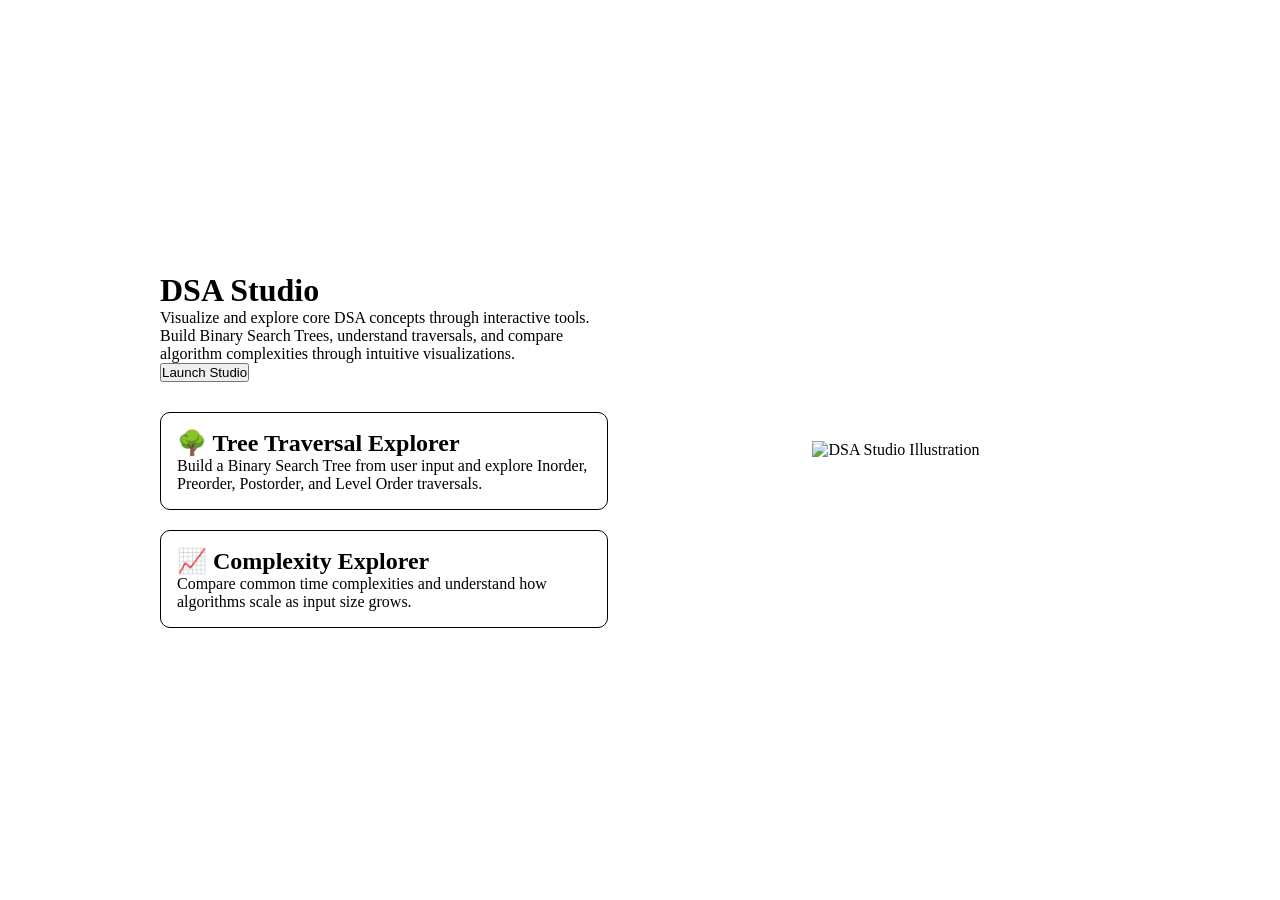
==== index.html @ 36552d01 "initial structure and basc design" ====
<!DOCTYPE html>
<html lang="en">
<head>
    <meta charset="UTF-8">
    <meta name="viewport" content="width=device-width, initial-scale=1.0">
    <title>DSA Studio</title>
    <link rel="stylesheet" href="styles.css">
</head>
<body>

    <div class="main-div">

        <div class="left">

            <div class="heading">
                <h1>DSA Studio</h1>

                <p>
                    Visualize and explore core DSA concepts through interactive tools.
                    Build Binary Search Trees, understand traversals, and compare
                    algorithm complexities through intuitive visualizations.
                </p>

                <button class="explore-btn">
                    Launch Studio
                </button>
            </div>

            <div class="left-cards">

                <div class="card" id="tree-card">
                    <h2>🌳 Tree Traversal Explorer</h2>

                    <p>
                        Build a Binary Search Tree from user input and explore
                        Inorder, Preorder, Postorder, and Level Order traversals.
                    </p>
                </div>

                <div class="card" id="complexity-card">
                    <h2>📈 Complexity Explorer</h2>

                    <p>
                        Compare common time complexities and understand how
                        algorithms scale as input size grows.
                    </p>
                </div>

            </div>

        </div>

        <div class="right">
            <img src="" alt="DSA Studio Illustration">
        </div>

    </div>

</body>
</html>
---- styles.css ----
*{
    margin: 0;
    padding: 0;
    box-sizing: border-box;
}

body{
    min-height: 100vh;
    display: flex;
    justify-content: center;
    align-items: center;
}

.main-div{
    width: 80%;
    height: 80vh;
    display: flex;
}

.left,
.right{
    width: 50%;
    display: flex;
    justify-content: center;
    align-items: center;
}

.left{
    flex-direction: column;
    align-items: flex-start;
    padding: 2rem;
}

.heading{
    width: 100%;
}

.heading p{
    max-width: 600px;
}

.left-cards{
    width: 100%;
    display: flex;
    flex-direction: column;
    gap: 20px;
    margin-top: 30px;
}

.card{
    width: 100%;
    padding: 1rem;
    border: 1px solid black;
    border-radius: 10px;
}

.right img{
    max-width: 100%;
}
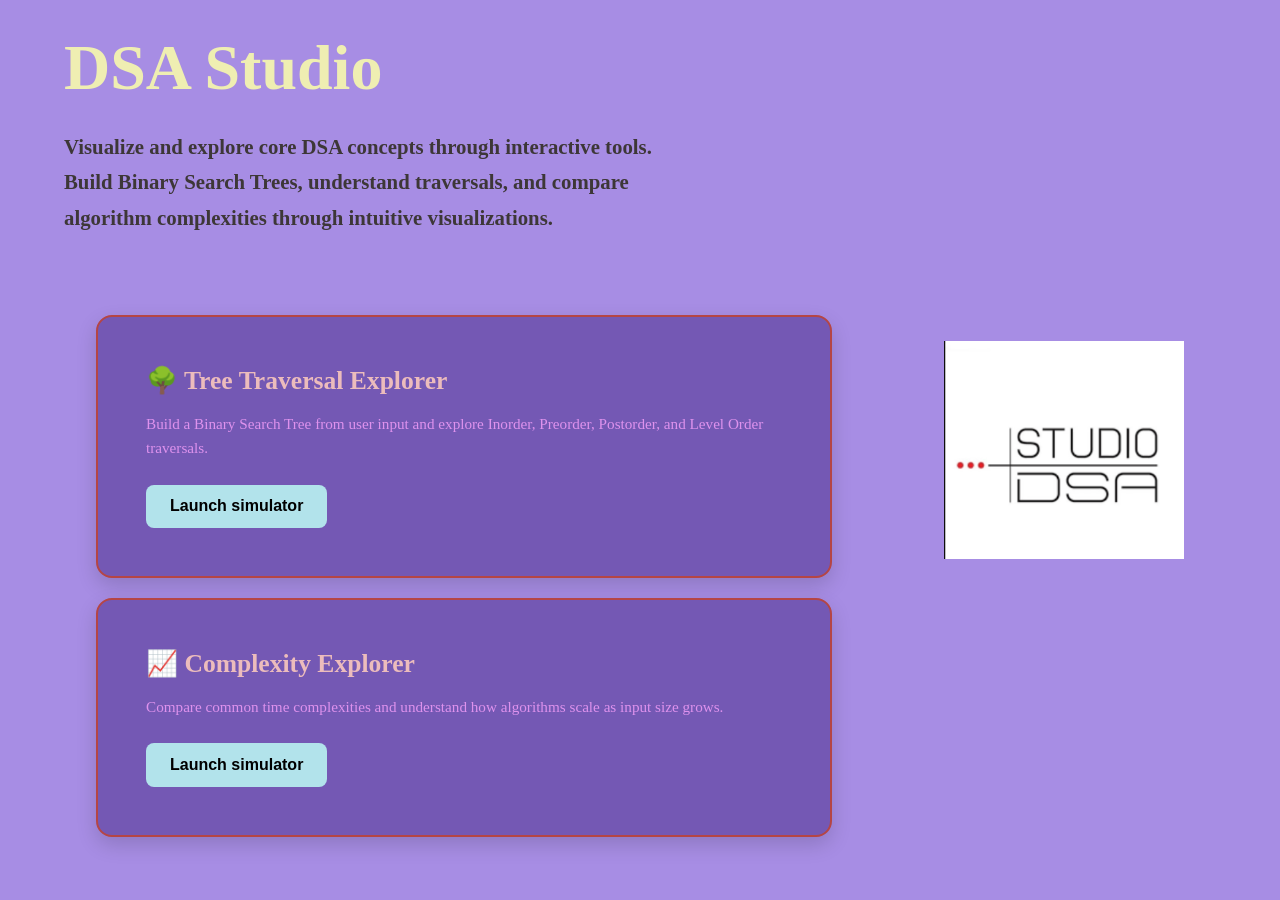
==== commit 6e22c662: "first page css updated" ====
--- a/index.html
+++ b/index.html
@@ -12,47 +12,54 @@
 
         <div class="left">
 
-            <div class="heading">
-                <h1>DSA Studio</h1>
+            <div class="heading" id = "main-heading">
+                <h1 id = "main-heading">DSA Studio</h1>
 
-                <p>
+                <p id = "main-para">
                     Visualize and explore core DSA concepts through interactive tools.
                     Build Binary Search Trees, understand traversals, and compare
                     algorithm complexities through intuitive visualizations.
                 </p>
 
-                <button class="explore-btn">
-                    Launch Studio
-                </button>
             </div>
 
-            <div class="left-cards">
+            <div class="left-section">
 
                 <div class="card" id="tree-card">
-                    <h2>🌳 Tree Traversal Explorer</h2>
+                    <h2 class = "card-heading" id = "tree-heading">🌳 Tree Traversal Explorer</h2>
 
-                    <p>
+                    <p class = "card-para" id = "tree-para">
                         Build a Binary Search Tree from user input and explore
                         Inorder, Preorder, Postorder, and Level Order traversals.
                     </p>
+
+                    
+                    <button class="button" id = "tree-button">
+                        Launch simulator
+                    </button>
+
                 </div>
 
                 <div class="card" id="complexity-card">
-                    <h2>📈 Complexity Explorer</h2>
+                    <h2 class = "card-heading" id = "complexity-heading">📈 Complexity Explorer</h2>
 
-                    <p>
+                    <p class = "card-para" id = "complexity-para">
                         Compare common time complexities and understand how
                         algorithms scale as input size grows.
                     </p>
+
+                    <button class="button" id = "complexity-button">
+                        Launch simulator
+                    </button>
                 </div>
 
             </div>
 
         </div>
 
-        <div class="right">
-            <img src="" alt="DSA Studio Illustration">
-        </div>
+                <div class="right-section">
+                    <img src="images/Place-holder.png.png" alt="DSA Studio Illustration">
+                </div>
 
     </div>
 
--- a/styles.css
+++ b/styles.css
@@ -9,51 +9,117 @@
     display: flex;
     justify-content: center;
     align-items: center;
+    background-color: #a78de4;
 }
 
 .main-div{
-    width: 80%;
-    height: 80vh;
+    width: 90%;
+    min-height: 80vh;
     display: flex;
+    gap: 3rem;
 }
 
-.left,
-.right{
-    width: 50%;
+.left-section{
+    flex: 2;
+    max-width: 800px;
+    padding: 2rem;
+    margin-top: 3rem;
+
+    display: flex;
+    flex-direction: column;
+    justify-content: center;
+    align-items: flex-start;
+
+    gap: 20px;
+}
+
+.right-section{
+    flex: 1;
+    padding: 2rem;
+
     display: flex;
     justify-content: center;
     align-items: center;
 }
 
-.left{
+.card{
+    width: 100%;
+    padding: 3rem;
+
+    border: 2px solid rgb(181, 69, 69);
+    border-radius: 16px;
+
+    background-color: #7458b4;
+
+    cursor: pointer;
+
+    display: flex;
     flex-direction: column;
-    align-items: flex-start;
-    padding: 2rem;
+
+    box-shadow: 0 8px 20px rgba(0,0,0,0.15);
+
+    transition: all 0.3s ease;
 }
 
-.heading{
-    width: 100%;
+.card:hover{
+    transform: translateY(-5px);
+    box-shadow: 0 12px 25px rgba(0,0,0,0.25);
 }
 
-.heading p{
-    max-width: 600px;
+.card-heading{
+    font-size: 1.6rem;
+    font-weight: bold;
+    color: #ecbcbc;
+    margin-bottom: 1rem;
 }
 
-.left-cards{
-    width: 100%;
-    display: flex;
-    flex-direction: column;
-    gap: 20px;
-    margin-top: 30px;
+.card-para{
+    font-size: 0.95rem;
+    line-height: 1.6;
+    color: #de92ed;
 }
 
-.card{
-    width: 100%;
-    padding: 1rem;
-    border: 1px solid black;
-    border-radius: 10px;
+.button{
+    margin-top: 1.5rem;
+    padding: 0.8rem 1.5rem;
+
+    background-color: #b2e3eb;
+
+    font-size: 1rem;
+    font-weight: 600;
+
+    cursor: pointer;
+
+    width: fit-content;
+
+    border: none;
+    border-radius: 8px;
+
+    transition: all 0.3s ease;
 }
 
-.right img{
-    max-width: 100%;
+.button:hover{
+    opacity: 0.9;
+    transform: translateY(-2px);
+}
+
+.right-section img{
+    width: 100%;
+    max-width: 550px;
+    height: auto;
+    object-fit: contain;
+}
+
+#main-heading{
+    font-size: 4rem;
+    margin-bottom: 1.5rem;
+    font-weight: 900;
+    color: #efeeb2;
+}
+
+#main-para{
+    font-size: 1.3rem;
+    max-width: 600px;
+    line-height: 1.7;
+    color: #3d3737;
 }
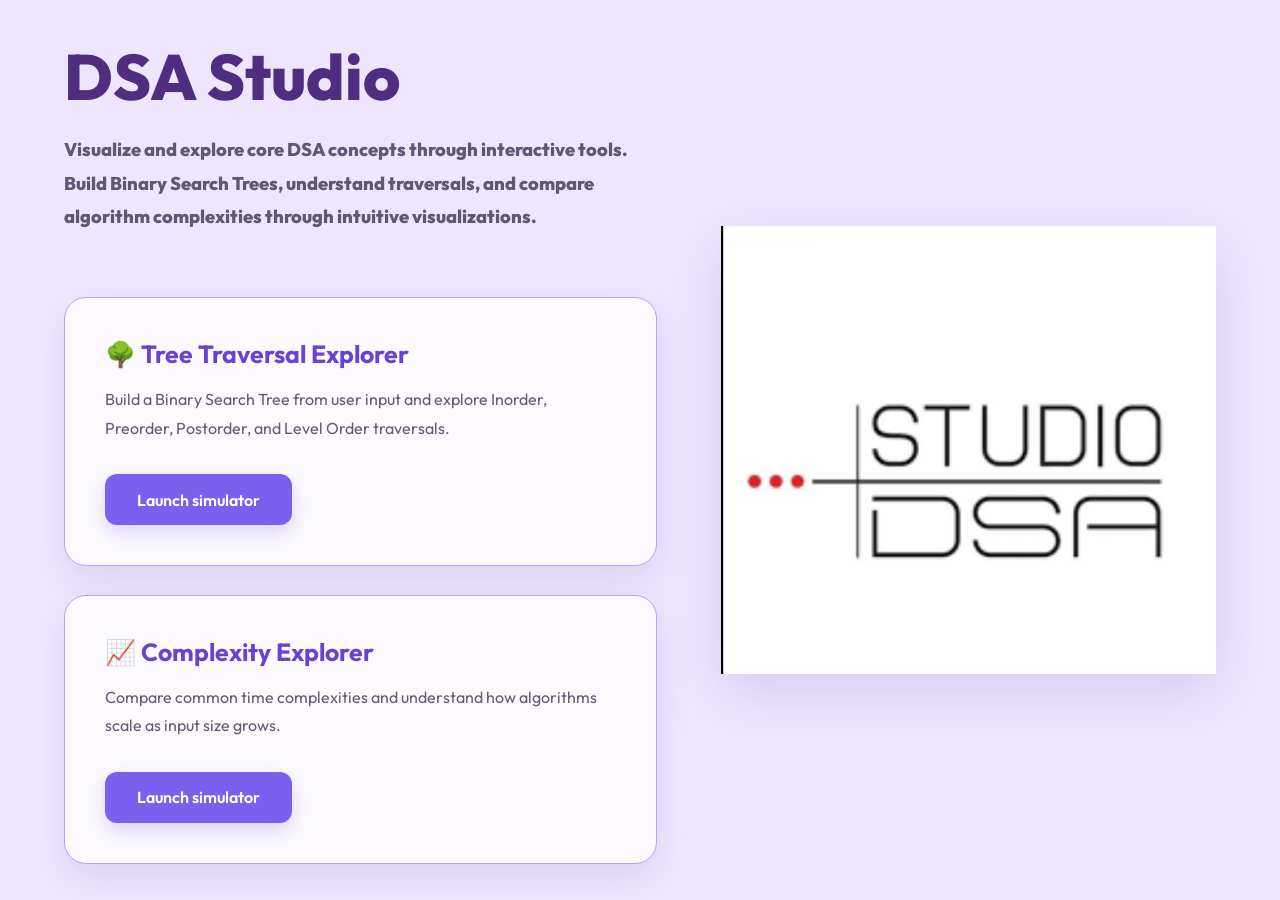
==== commit 8bbd676a: "updated 1st page" ====
--- a/index.html
+++ b/index.html
@@ -4,6 +4,10 @@
     <meta charset="UTF-8">
     <meta name="viewport" content="width=device-width, initial-scale=1.0">
     <title>DSA Studio</title>
+    <link rel="preconnect" href="https://fonts.googleapis.com">
+    <link rel="preconnect" href="https://fonts.gstatic.com" crossorigin>
+
+    <link href="https://fonts.googleapis.com/css2?family=Outfit:wght@300;400;500;600;700;800&display=swap" rel="stylesheet">
     <link rel="stylesheet" href="styles.css">
 </head>
 <body>
--- a/styles.css
+++ b/styles.css
@@ -1,7 +1,14 @@
+/* Google Font:
+<link rel="preconnect" href="https://fonts.googleapis.com">
+<link rel="preconnect" href="https://fonts.gstatic.com" crossorigin>
+<link href="https://fonts.googleapis.com/css2?family=Outfit:wght@300;400;500;600;700;800&display=swap" rel="stylesheet">
+*/
+
 *{
     margin: 0;
     padding: 0;
     box-sizing: border-box;
+    font-family: "Outfit", sans-serif;
 }
 
 body{
@@ -9,117 +16,209 @@
     display: flex;
     justify-content: center;
     align-items: center;
-    background-color: #a78de4;
+
+    background: #EEE6FF;
 }
 
 .main-div{
     width: 90%;
-    min-height: 80vh;
-    display: flex;
-    gap: 3rem;
-}
-
-.left-section{
-    flex: 2;
-    max-width: 800px;
-    padding: 2rem;
-    margin-top: 3rem;
+    max-width: 1400px;
+    min-height: 85vh;
+
+    display: flex;
+    align-items: center;
+    justify-content: space-between;
+    gap: 4rem;
+}
+
+.left{
+    flex: 1.2;
 
     display: flex;
     flex-direction: column;
     justify-content: center;
-    align-items: flex-start;
-
-    gap: 20px;
+
+    gap: 3rem;
+}
+
+.left-section{
+    display: flex;
+    flex-direction: column;
+    gap: 1.8rem;
 }
 
 .right-section{
     flex: 1;
-    padding: 2rem;
 
     display: flex;
     justify-content: center;
     align-items: center;
 }
 
+.right-section img{
+    width: 100%;
+    max-width: 500px;
+    height: auto;
+    object-fit: contain;
+
+    filter: drop-shadow(0 18px 30px rgba(108, 85, 180, 0.18));
+}
+
+/* =========================
+        HERO SECTION
+========================= */
+
+#main-heading{
+    font-size: 4rem;
+    font-weight: 800;
+    color: #4F2D7F;
+
+    margin-bottom: 1rem;
+}
+
+#main-para{
+    max-width: 650px;
+
+    font-size: 1.15rem;
+    line-height: 1.8;
+
+    color: #5F5875;
+}
+
+/* =========================
+          CARDS
+========================= */
+
 .card{
+
     width: 100%;
-    padding: 3rem;
-
-    border: 2px solid rgb(181, 69, 69);
-    border-radius: 16px;
-
-    background-color: #7458b4;
-
-    cursor: pointer;
+
+    padding: 2.5rem;
+
+    background: #FCFAFF;
+
+    border: 1px solid #baa0fa;
+
+    border-radius: 22px;
 
     display: flex;
     flex-direction: column;
 
-    box-shadow: 0 8px 20px rgba(0,0,0,0.15);
-
-    transition: all 0.3s ease;
+    box-shadow: 0 15px 35px rgba(95, 74, 160, 0.12);
+
+    transition: all 0.35s ease;
 }
 
 .card:hover{
-    transform: translateY(-5px);
-    box-shadow: 0 12px 25px rgba(0,0,0,0.25);
+
+    transform: translateY(-8px);
+
+    box-shadow: 0 22px 45px rgba(95, 74, 160, 0.20);
 }
 
 .card-heading{
-    font-size: 1.6rem;
-    font-weight: bold;
-    color: #ecbcbc;
+
+    font-size: 1.55rem;
+    font-weight: 700;
+
+    color: #6A42D2;
+
     margin-bottom: 1rem;
 }
 
 .card-para{
-    font-size: 0.95rem;
-    line-height: 1.6;
-    color: #de92ed;
-}
+
+    font-size: 1rem;
+    line-height: 1.8;
+
+    color: #625A78;
+}
+
+/* =========================
+          BUTTON
+========================= */
 
 .button{
-    margin-top: 1.5rem;
-    padding: 0.8rem 1.5rem;
-
-    background-color: #b2e3eb;
+
+    margin-top: 2rem;
+
+    width: fit-content;
+
+    padding: 0.95rem 2rem;
+
+    border: none;
+
+    border-radius: 12px;
+
+    background: #7B5FEF;
+
+    color: white;
 
     font-size: 1rem;
     font-weight: 600;
 
     cursor: pointer;
 
-    width: fit-content;
-
-    border: none;
-    border-radius: 8px;
+    box-shadow: 0 8px 20px rgba(123, 95, 239, 0.25);
 
     transition: all 0.3s ease;
 }
 
 .button:hover{
-    opacity: 0.9;
-    transform: translateY(-2px);
-}
-
-.right-section img{
-    width: 100%;
-    max-width: 550px;
-    height: auto;
-    object-fit: contain;
-}
-
-#main-heading{
-    font-size: 4rem;
-    margin-bottom: 1.5rem;
-    font-weight: 900;
-    color: #efeeb2;
-}
-
-#main-para{
-    font-size: 1.3rem;
-    max-width: 600px;
-    line-height: 1.7;
-    color: #3d3737;
+
+    background: #6949EA;
+
+    transform: translateY(-3px);
+
+    box-shadow: 0 12px 28px rgba(105, 73, 234, 0.35);
+}
+
+/* =========================
+      RESPONSIVE
+========================= */
+
+@media (max-width: 1000px){
+
+    .main-div{
+
+        flex-direction: column;
+        text-align: center;
+
+        padding: 3rem 0;
+    }
+
+    .left{
+
+        align-items: center;
+    }
+
+    #main-heading{
+
+        font-size: 3rem;
+    }
+
+    #main-para{
+
+        max-width: 90%;
+    }
+
+    .left-section{
+
+        width: 100%;
+    }
+
+    .button{
+
+        align-self: center;
+    }
+
+    .right-section{
+
+        margin-top: 2rem;
+    }
+
+    .right-section img{
+
+        max-width: 380px;
+    }
 }
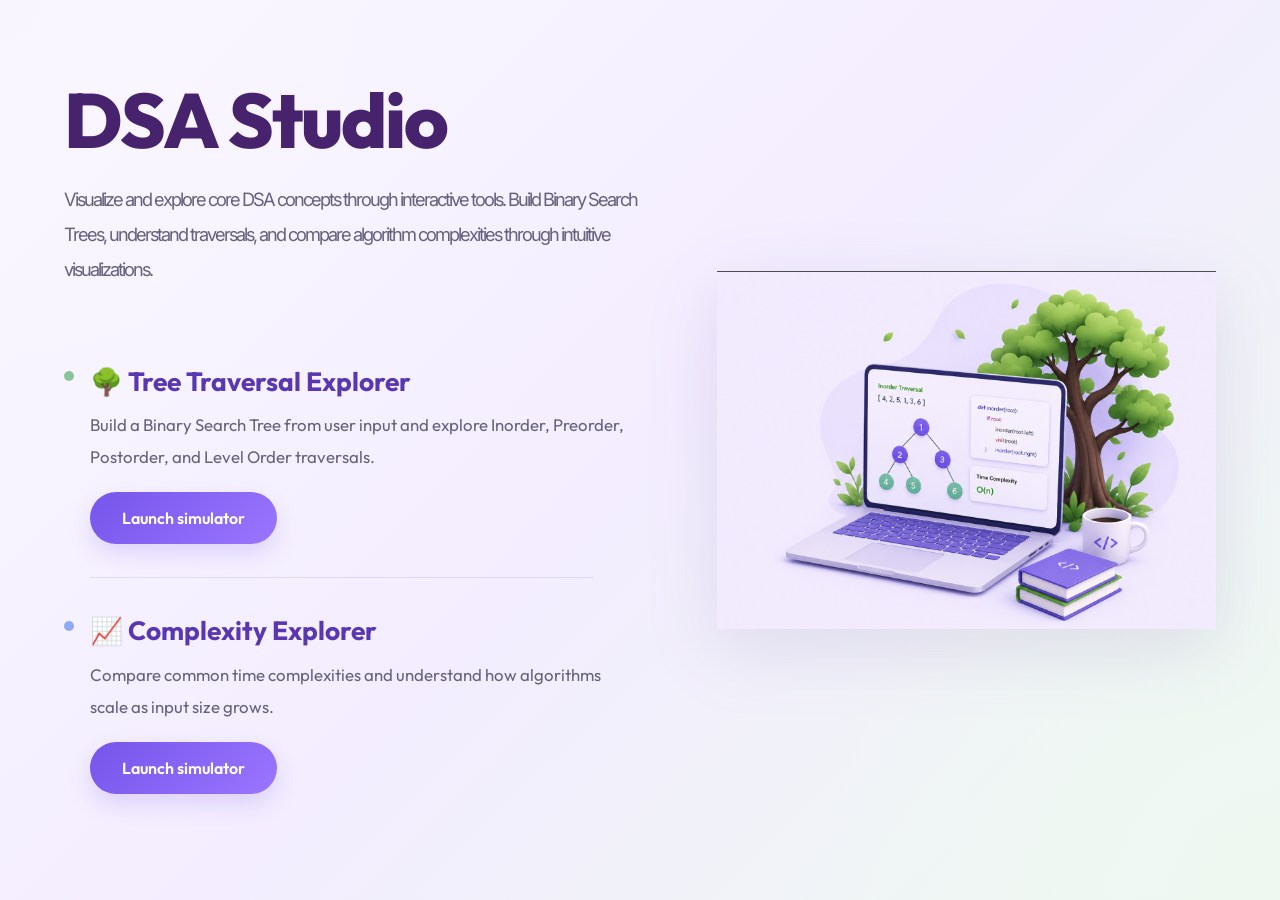
==== commit 11caa4b2: "2 pages done" ====
--- a/index.html
+++ b/index.html
@@ -4,8 +4,9 @@
     <meta charset="UTF-8">
     <meta name="viewport" content="width=device-width, initial-scale=1.0">
     <title>DSA Studio</title>
-    <link rel="preconnect" href="https://fonts.googleapis.com">
-    <link rel="preconnect" href="https://fonts.gstatic.com" crossorigin>
+    <link href="https://fonts.googleapis.com/css2?family=Outfit:wght@300;400;500;600;700;800&display=swap" rel="stylesheet">
+
+    <link href="https://fonts.googleapis.com/css2?family=Inter:wght@300;400;500;600;700&display=swap" rel="stylesheet">
 
     <link href="https://fonts.googleapis.com/css2?family=Outfit:wght@300;400;500;600;700;800&display=swap" rel="stylesheet">
     <link rel="stylesheet" href="styles.css">
@@ -62,7 +63,7 @@
         </div>
 
                 <div class="right-section">
-                    <img src="images/Place-holder.png.png" alt="DSA Studio Illustration">
+                    <img src="images/img.png.png" alt="DSA Studio Illustration">
                 </div>
 
     </div>
--- a/styles.css
+++ b/styles.css
@@ -5,220 +5,447 @@
 */
 
 *{
-    margin: 0;
-    padding: 0;
-    box-sizing: border-box;
-    font-family: "Outfit", sans-serif;
+    margin:0;
+    padding:0;
+    box-sizing:border-box;
+    font-family:"Outfit",sans-serif;
 }
 
 body{
-    min-height: 100vh;
-    display: flex;
-    justify-content: center;
-    align-items: center;
-
-    background: #EEE6FF;
-}
+
+    min-height:100vh;
+
+    display:flex;
+    justify-content:center;
+    align-items:center;
+
+    background:
+    radial-gradient(circle at top left,#F8F5FF 0%,transparent 30%),
+    radial-gradient(circle at bottom right,#EEF8F1 0%,transparent 30%),
+    linear-gradient(135deg,#FBF8FF,#F3EDFF,#EEF8F0);
+
+    overflow-x:hidden;
+}
+
+
+/* ===========================
+      MAIN
+=========================== */
 
 .main-div{
-    width: 90%;
-    max-width: 1400px;
-    min-height: 85vh;
-
-    display: flex;
-    align-items: center;
-    justify-content: space-between;
-    gap: 4rem;
-}
+
+    width:90%;
+    max-width:1350px;
+    min-height:85vh;
+
+    display:flex;
+    justify-content:space-between;
+    align-items:center;
+
+    gap:5rem;
+}
+
+
+/* ===========================
+      LEFT
+=========================== */
 
 .left{
-    flex: 1.2;
-
-    display: flex;
-    flex-direction: column;
-    justify-content: center;
-
-    gap: 3rem;
+
+    flex:1.15;
+
+    display:flex;
+    flex-direction:column;
+
+    gap:2rem;
 }
 
 .left-section{
-    display: flex;
-    flex-direction: column;
-    gap: 1.8rem;
-}
+
+    display:flex;
+    flex-direction:column;
+
+    gap:1.4rem;
+}
+
+
+/* ===========================
+      RIGHT
+=========================== */
 
 .right-section{
-    flex: 1;
-
-    display: flex;
-    justify-content: center;
-    align-items: center;
+
+    flex:1;
+
+    display:flex;
+    justify-content:center;
+    align-items:center;
 }
 
 .right-section img{
-    width: 100%;
-    max-width: 500px;
-    height: auto;
-    object-fit: contain;
-
-    filter: drop-shadow(0 18px 30px rgba(108, 85, 180, 0.18));
-}
-
-/* =========================
-        HERO SECTION
-========================= */
+
+    width:100%;
+    max-width:700px;
+
+    object-fit:contain;
+
+    filter:drop-shadow(
+    0 20px 35px rgba(80,60,140,.12));
+}
+
+
+/* ===========================
+      HERO
+=========================== */
 
 #main-heading{
-    font-size: 4rem;
-    font-weight: 800;
-    color: #4F2D7F;
-
-    margin-bottom: 1rem;
+
+    font-size:4.8rem;
+
+    font-weight:800;
+
+    color:#47236E;
+
+    line-height:1;
+
+    letter-spacing:-2px;
+
+    margin-bottom:1.4rem;
 }
 
 #main-para{
-    max-width: 650px;
-
-    font-size: 1.15rem;
-    line-height: 1.8;
-
-    color: #5F5875;
-}
-
-/* =========================
-          CARDS
-========================= */
+    max-width:620px;
+
+    font-family:"Inter",sans-serif;
+
+    font-size:1.15rem;
+
+    font-weight:400;
+
+    line-height:1.9;
+
+    color:#66627D;
+}
+
+
+/* ===========================
+      FEATURE SECTIONS
+=========================== */
 
 .card{
 
-    width: 100%;
-
-    padding: 2.5rem;
-
-    background: #FCFAFF;
-
-    border: 1px solid #baa0fa;
-
-    border-radius: 22px;
-
-    display: flex;
-    flex-direction: column;
-
-    box-shadow: 0 15px 35px rgba(95, 74, 160, 0.12);
-
-    transition: all 0.35s ease;
-}
-
-.card:hover{
-
-    transform: translateY(-8px);
-
-    box-shadow: 0 22px 45px rgba(95, 74, 160, 0.20);
-}
+    position:relative;
+
+    width:100%;
+
+    padding:1.5rem 0 1.5rem 1.6rem;
+
+    background:transparent;
+
+    border:none;
+
+    box-shadow:none;
+
+    transition:.3s;
+}
+
+/* Divider */
+
+.card:not(:last-child)::after{
+
+    content:"";
+
+    position:absolute;
+
+    left:1.6rem;
+
+    bottom:-.6rem;
+
+    width:88%;
+
+    height:1px;
+
+    background:rgba(92,61,167,.12);
+}
+
+
+/* Accent Dots */
+
+#tree-card::before{
+
+    content:"";
+
+    position:absolute;
+
+    left:0;
+
+    top:1.9rem;
+
+    width:10px;
+    height:10px;
+
+    border-radius:50%;
+
+    background:#89C39A;
+}
+
+#complexity-card::before{
+
+    content:"";
+
+    position:absolute;
+
+    left:0;
+
+    top:1.9rem;
+
+    width:10px;
+    height:10px;
+
+    border-radius:50%;
+
+    background:#8DAAF2;
+}
+
+
+/* ===========================
+      TEXT
+=========================== */
 
 .card-heading{
 
-    font-size: 1.55rem;
-    font-weight: 700;
-
-    color: #6A42D2;
-
-    margin-bottom: 1rem;
+    font-size:1.65rem;
+
+    font-weight:700;
+
+    color:#5A37B2;
+
+    margin-bottom:.7rem;
 }
 
 .card-para{
 
-    font-size: 1rem;
-    line-height: 1.8;
-
-    color: #625A78;
-}
-
-/* =========================
-          BUTTON
-========================= */
+    max-width:560px;
+
+    font-size:1.05rem;
+
+    font-weight:400;
+
+    line-height:1.9;
+
+    color:#66627D;
+}
+
+
+/* ===========================
+      BUTTON
+=========================== */
 
 .button{
 
-    margin-top: 2rem;
-
-    width: fit-content;
-
-    padding: 0.95rem 2rem;
-
-    border: none;
-
-    border-radius: 12px;
-
-    background: #7B5FEF;
-
-    color: white;
-
-    font-size: 1rem;
-    font-weight: 600;
-
-    cursor: pointer;
-
-    box-shadow: 0 8px 20px rgba(123, 95, 239, 0.25);
-
-    transition: all 0.3s ease;
+    margin-top:1.2rem;
+
+    width:fit-content;
+
+    padding:1rem 2rem;
+
+    border:none;
+
+    border-radius:999px;
+
+    background:
+    linear-gradient(
+        135deg,
+        #7655EB,
+        #9A75FF
+    );
+
+    color:white;
+
+    font-size:1rem;
+
+    font-weight:600;
+
+    cursor:pointer;
+
+    transition:.3s;
+
+    box-shadow:
+    0 10px 22px rgba(118,85,235,.18);
 }
 
 .button:hover{
 
-    background: #6949EA;
-
-    transform: translateY(-3px);
-
-    box-shadow: 0 12px 28px rgba(105, 73, 234, 0.35);
-}
-
-/* =========================
+    transform:translateY(-3px);
+
+    box-shadow:
+    0 18px 30px rgba(118,85,235,.28);
+}
+
+/* ===========================
       RESPONSIVE
-========================= */
-
-@media (max-width: 1000px){
+=========================== */
+
+@media (max-width:1200px){
 
     .main-div{
 
-        flex-direction: column;
-        text-align: center;
-
-        padding: 3rem 0;
+        gap:3rem;
+    }
+
+    #main-heading{
+
+        font-size:4.2rem;
+    }
+
+    .right-section img{
+
+        max-width:580px;
+    }
+
+    #main-para,
+    .card-para{
+
+        max-width:520px;
+    }
+
+}
+
+
+@media (max-width:1000px){
+
+    body{
+
+        padding:3rem 0;
+    }
+
+    .main-div{
+
+        flex-direction:column-reverse;
+
+        text-align:center;
+
+        gap:3rem;
     }
 
     .left{
 
-        align-items: center;
+        align-items:center;
+    }
+
+    .left-section{
+
+        width:100%;
+    }
+
+    .card{
+
+        padding-left:0;
+
+        text-align:left;
+    }
+
+    .card::before{
+
+        display:none;
+    }
+
+    .card::after{
+
+        left:0;
+
+        width:100%;
     }
 
     #main-heading{
 
-        font-size: 3rem;
+        font-size:3.5rem;
     }
 
     #main-para{
 
-        max-width: 90%;
-    }
-
-    .left-section{
-
-        width: 100%;
+        max-width:90%;
     }
 
     .button{
 
-        align-self: center;
-    }
-
-    .right-section{
-
-        margin-top: 2rem;
+        align-self:flex-start;
     }
 
     .right-section img{
 
-        max-width: 380px;
-    }
+        max-width:450px;
+    }
+
+}
+
+
+@media (max-width:700px){
+
+    body{
+
+        padding:2rem 1rem;
+    }
+
+    #main-heading{
+
+        font-size:2.9rem;
+    }
+
+    #main-para{
+
+        font-size:1rem;
+    }
+
+    .card-heading{
+
+        font-size:1.35rem;
+    }
+
+    .card-para{
+
+        font-size:.95rem;
+    }
+
+    .button{
+
+        padding:.9rem 1.7rem;
+
+        font-size:.95rem;
+    }
+
+    .right-section img{
+
+        max-width:330px;
+    }
+
+}
+
+
+/* ===========================
+      OPTIONAL POLISH
+=========================== */
+
+::selection{
+
+    background:#8E73F8;
+
+    color:white;
+}
+
+html{
+
+    scroll-behavior:smooth;
+}
+
+button{
+
+    font-family:inherit;
+}
+
+img{
+
+    user-select:none;
+
+    -webkit-user-drag:none;
 }
